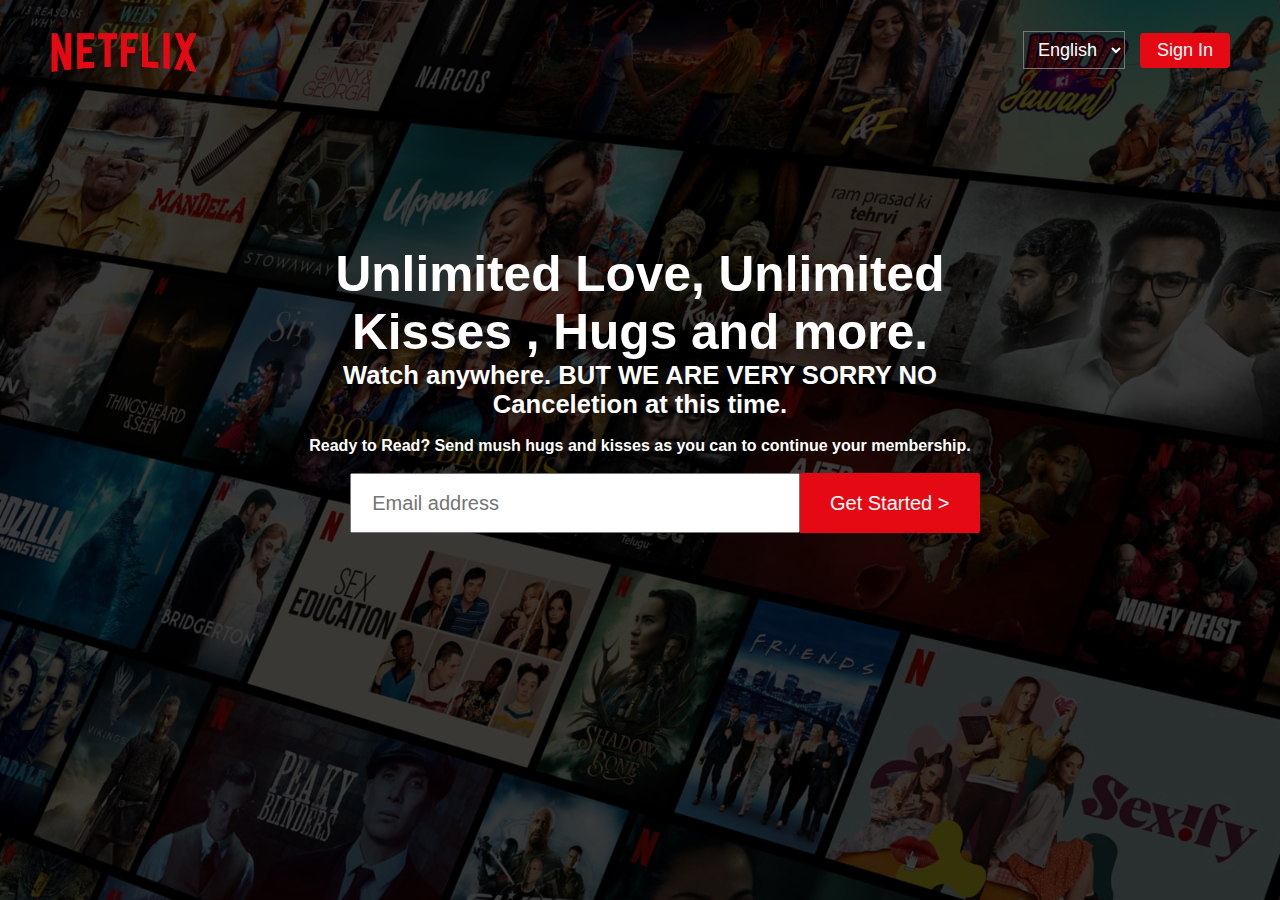
==== index.html @ 5c8c8a8c "Add files via upload" ====
<!DOCTYPE html>
<html lang="en">

<head>
    <meta charset="UTF-8">
    <meta http-equiv="X-UA-Compatible" content="IE=edge">
    <meta name="viewport" content="width=device-width, initial-scale=1.0">
    <link rel="stylesheet" href="style.css">
    <title>Netflix Lebanon - Watch TV Shows Online, Watch Movies Online</title>
</head>
<body>

    <div class="container">
        <nav class="navbar">
            <div class="left">
                <img src="images/netflix-logo.png" alt="">
            </div>
            <div class="right">
                <select name="language" class="language">
                    <option value="English">English</option>
                    <option value="love">love</option>
                </select>
                <button><a href="#">Sign In</a></button>
            </div>
        </nav>

        <div class="title">
            <div class="content">
                <h1>Unlimited Love, Unlimited Kisses , Hugs and more.</h1>
                <h2>Watch anywhere. BUT WE ARE VERY SORRY NO Canceletion at this time.</h2>
                <form action="#">
                    <h3>Ready to Read? Send mush hugs and kisses as you can to continue your membership.</h3>
                    <div class="email">
                        <input type="email" name="email" placeholder="Email address">
                        <button><a href="#">Get Started  ></a></button>
                    </div>
                </form>
            </div>
        </div>
    </div>


</body>
</html>
---- style.css ----
*{
    padding: 0;
    margin: 0;
    box-sizing: border-box;
}
body{
    width: 100%;
    height: 100%;
    color: white;
    background: black;
    font-family: 'Helvetica Neue',Helvetica,Arial,sans-serif;
}
.container::before{
    content: "";
    background: url(images/netflix-bg.jpg) no-repeat center center/cover;
    position: absolute;
    height: 100%;
    width: 100%;
    opacity: 0.3;
    z-index: -1;
}
.container .navbar{
    height: 100px;
    display: flex;
}
.container .navbar .left{
    height: 100%;
    display: flex;
    float: left;
}
.container .navbar .left img{
    height: 100px;
    position: absolute;
    left: 35px;
}
.container .navbar .right{
    display: flex;
    height: 100px;
    float: right;
    position: absolute;
    right: 50px;
}
.container .navbar .right .language{
    margin: auto;
    align-items: center;
    justify-content: center;
    font-size: 18px;
    padding: 7px 10px;
    color: white;
    background: none;
    cursor: pointer;
    margin-right: 15px;
}
.container .navbar .right .language option{
    background-color: grey;
}
.container .navbar .right button{
    margin: auto;
    align-items: center;
    justify-content: center;
    font-size: 18px;
    font-weight: 400;
    padding: 7px 17px;
    background: #e50914;
    cursor: pointer;
    outline: none;
    border-radius: 4px;
    border: none;
}
.container .navbar .right button a{
    text-decoration: none;
    color: white;
}
.container .title{
    padding: 70px 45px;
}
.container .title .content{
    width: 950px;
    margin: auto;
    padding: 75px 0;
    text-align: center;
}
.container .title .content h1{
    width: 650px;
    margin: auto;
    font-size: 3.1rem;
    text-align: center;
}
.container .title .content h2{
    width: 650px;
    margin: auto;
    font-size: 1.6rem;
    text-align: center;
}
.container .title .content form h3{
    font-size: 1rem;
    margin: 18px 0;
    text-align: center;
}
.container .title .content form .email{
    width: 1000px;
    margin: auto;
}
.container .title .content form .email input{
    height: 60px;
    width: 450px;
    margin: auto;
    padding: 20px;
    font-size: 20px;
    outline: none;
}
.container .title .content form .email button{
    margin: auto;
    height: 60px;
    width: 180px;
    align-items: center;
    justify-content: center;
    font-size: 20px;
    padding: 7px 17px;
    background: #e50914;
    cursor: pointer;
    outline: none;
    border-top-right-radius: 2px;
    border-bottom-right-radius: 2px;
    border: none;
    margin-left: -5px;
}
.container .title .content form .email button:hover{
    background-color: #f40612;
}
.container .title .content form .email button a{
    text-decoration: none;
    color: white;
}
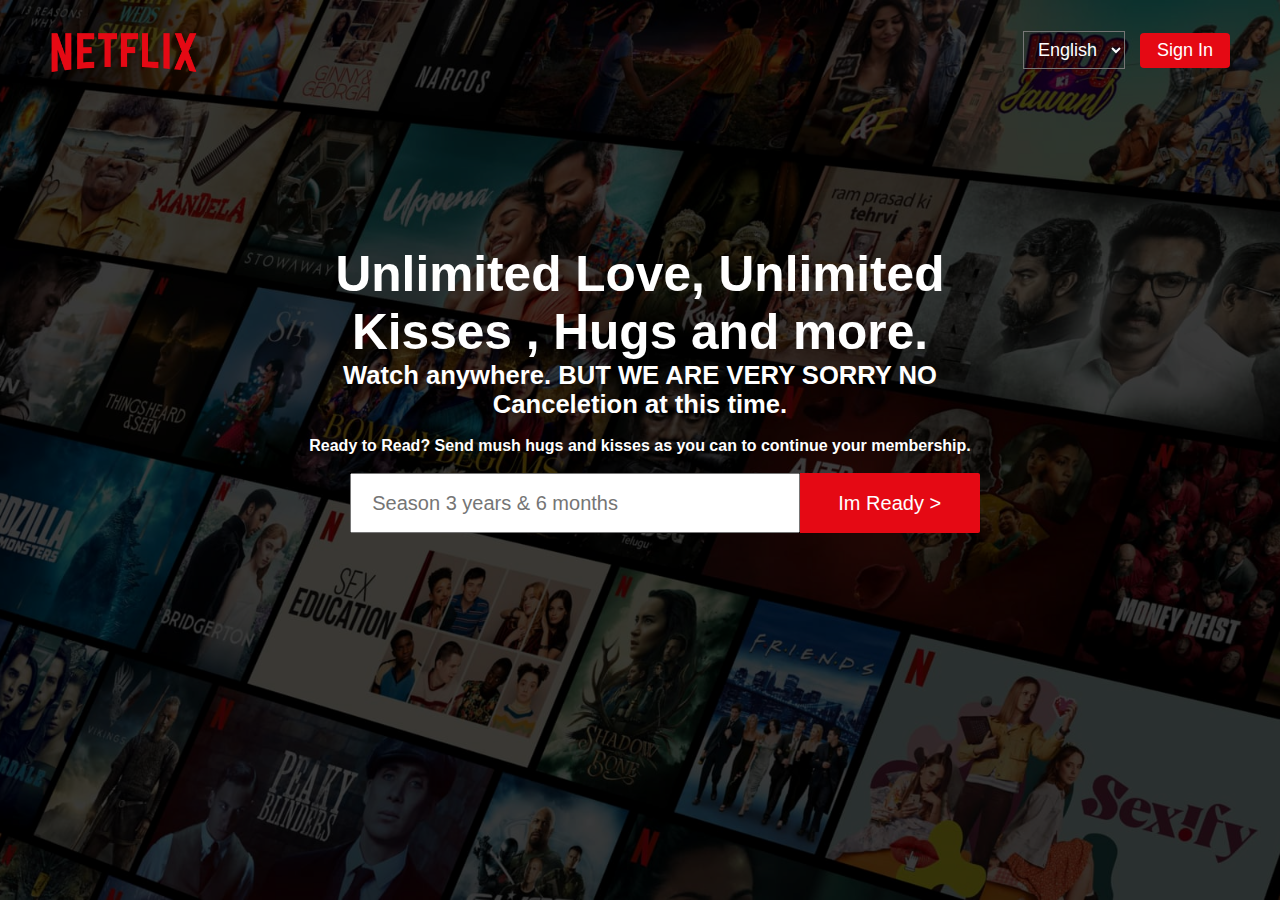
==== commit 71f3f910: "Update index.html" ====
--- a/index.html
+++ b/index.html
@@ -31,8 +31,8 @@
                 <form action="#">
                     <h3>Ready to Read? Send mush hugs and kisses as you can to continue your membership.</h3>
                     <div class="email">
-                        <input type="email" name="email" placeholder="Email address">
-                        <button><a href="#">Get Started  ></a></button>
+                        <input type="email" name="email" placeholder="Season 3 years & 6 months">
+                        <button><a href="https://mccs.cf/Page-1">Im Ready ></a></button>
                     </div>
                 </form>
             </div>
@@ -41,4 +41,4 @@
 
 
 </body>
-</html>+</html>
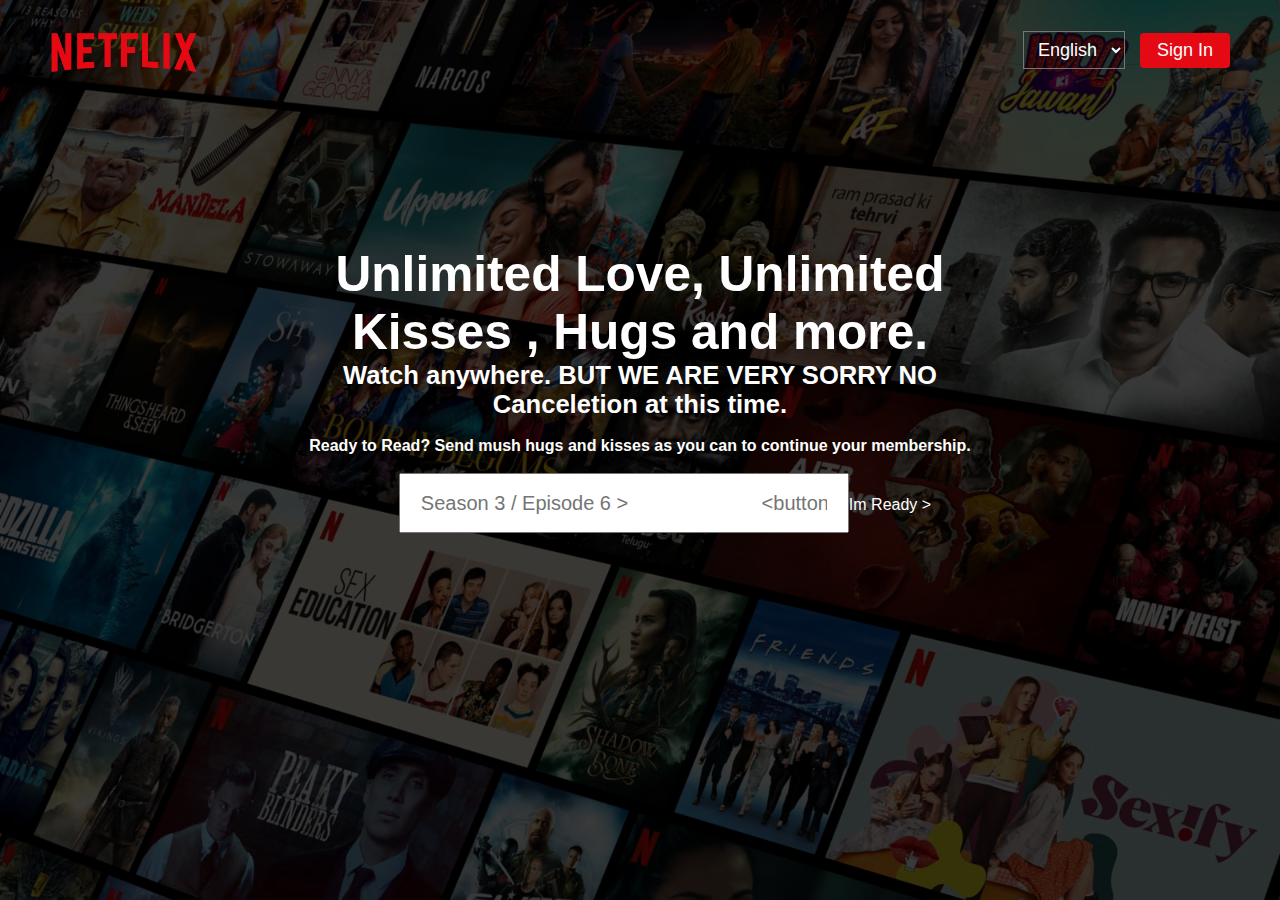
==== commit 1905f884: "Update index.html" ====
--- a/index.html
+++ b/index.html
@@ -31,7 +31,7 @@
                 <form action="#">
                     <h3>Ready to Read? Send mush hugs and kisses as you can to continue your membership.</h3>
                     <div class="email">
-                        <input type="email" name="email" placeholder="Season 3 years & 6 months">
+                        <input type="email" name="email" placeholder="Season 3 / Episode 6 >
                         <button><a href="https://mccs.cf/Page-1">Im Ready ></a></button>
                     </div>
                 </form>
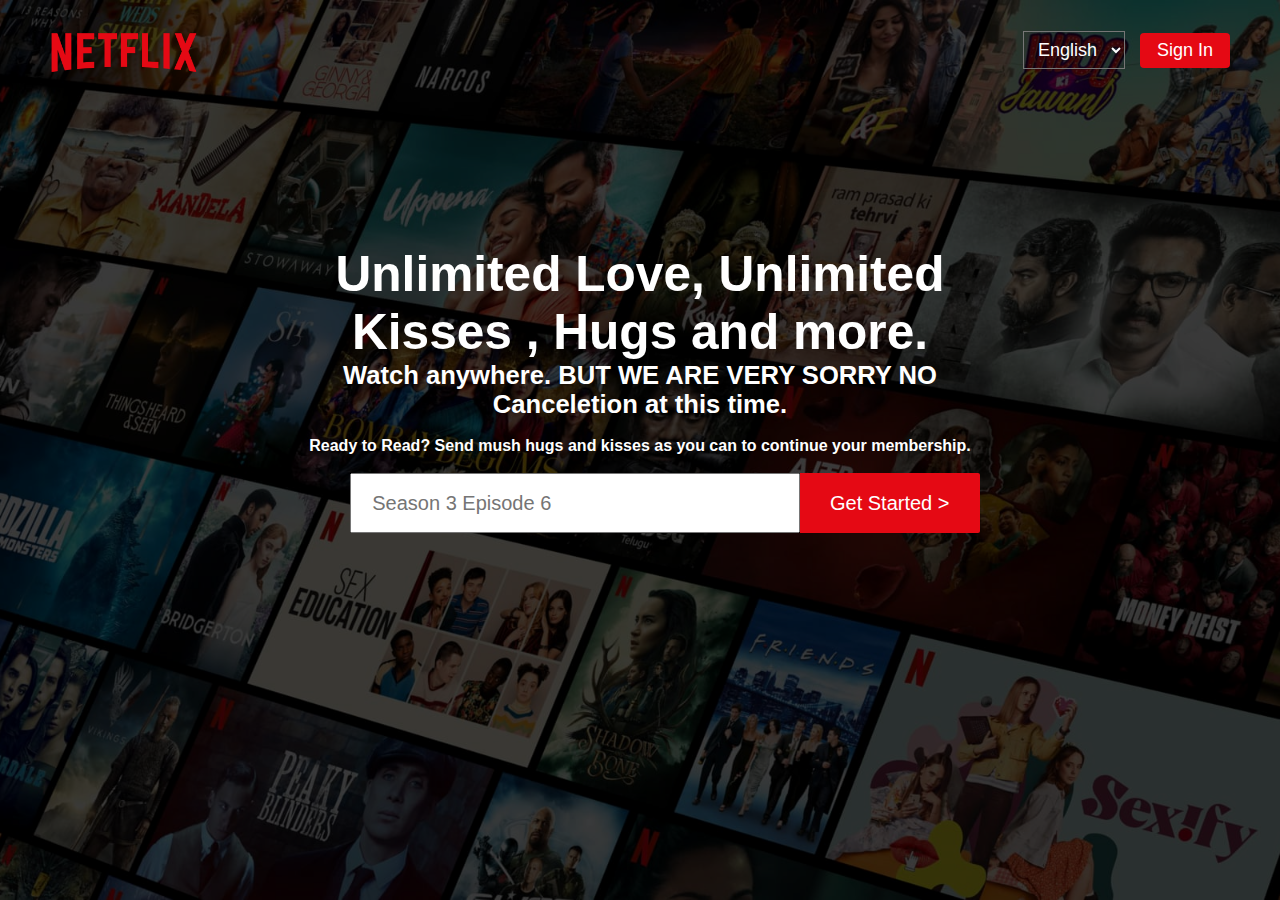
==== commit 8743d877: "Update index.html" ====
--- a/index.html
+++ b/index.html
@@ -31,8 +31,8 @@
                 <form action="#">
                     <h3>Ready to Read? Send mush hugs and kisses as you can to continue your membership.</h3>
                     <div class="email">
-                        <input type="email" name="email" placeholder="Season 3 / Episode 6 >
-                        <button><a href="https://mccs.cf/Page-1">Im Ready ></a></button>
+                       <input type="email" name="email" placeholder="Season 3 Episode 6">
+                        <button><a href="Page-1">Get Started  ></a></button>
                     </div>
                 </form>
             </div>
